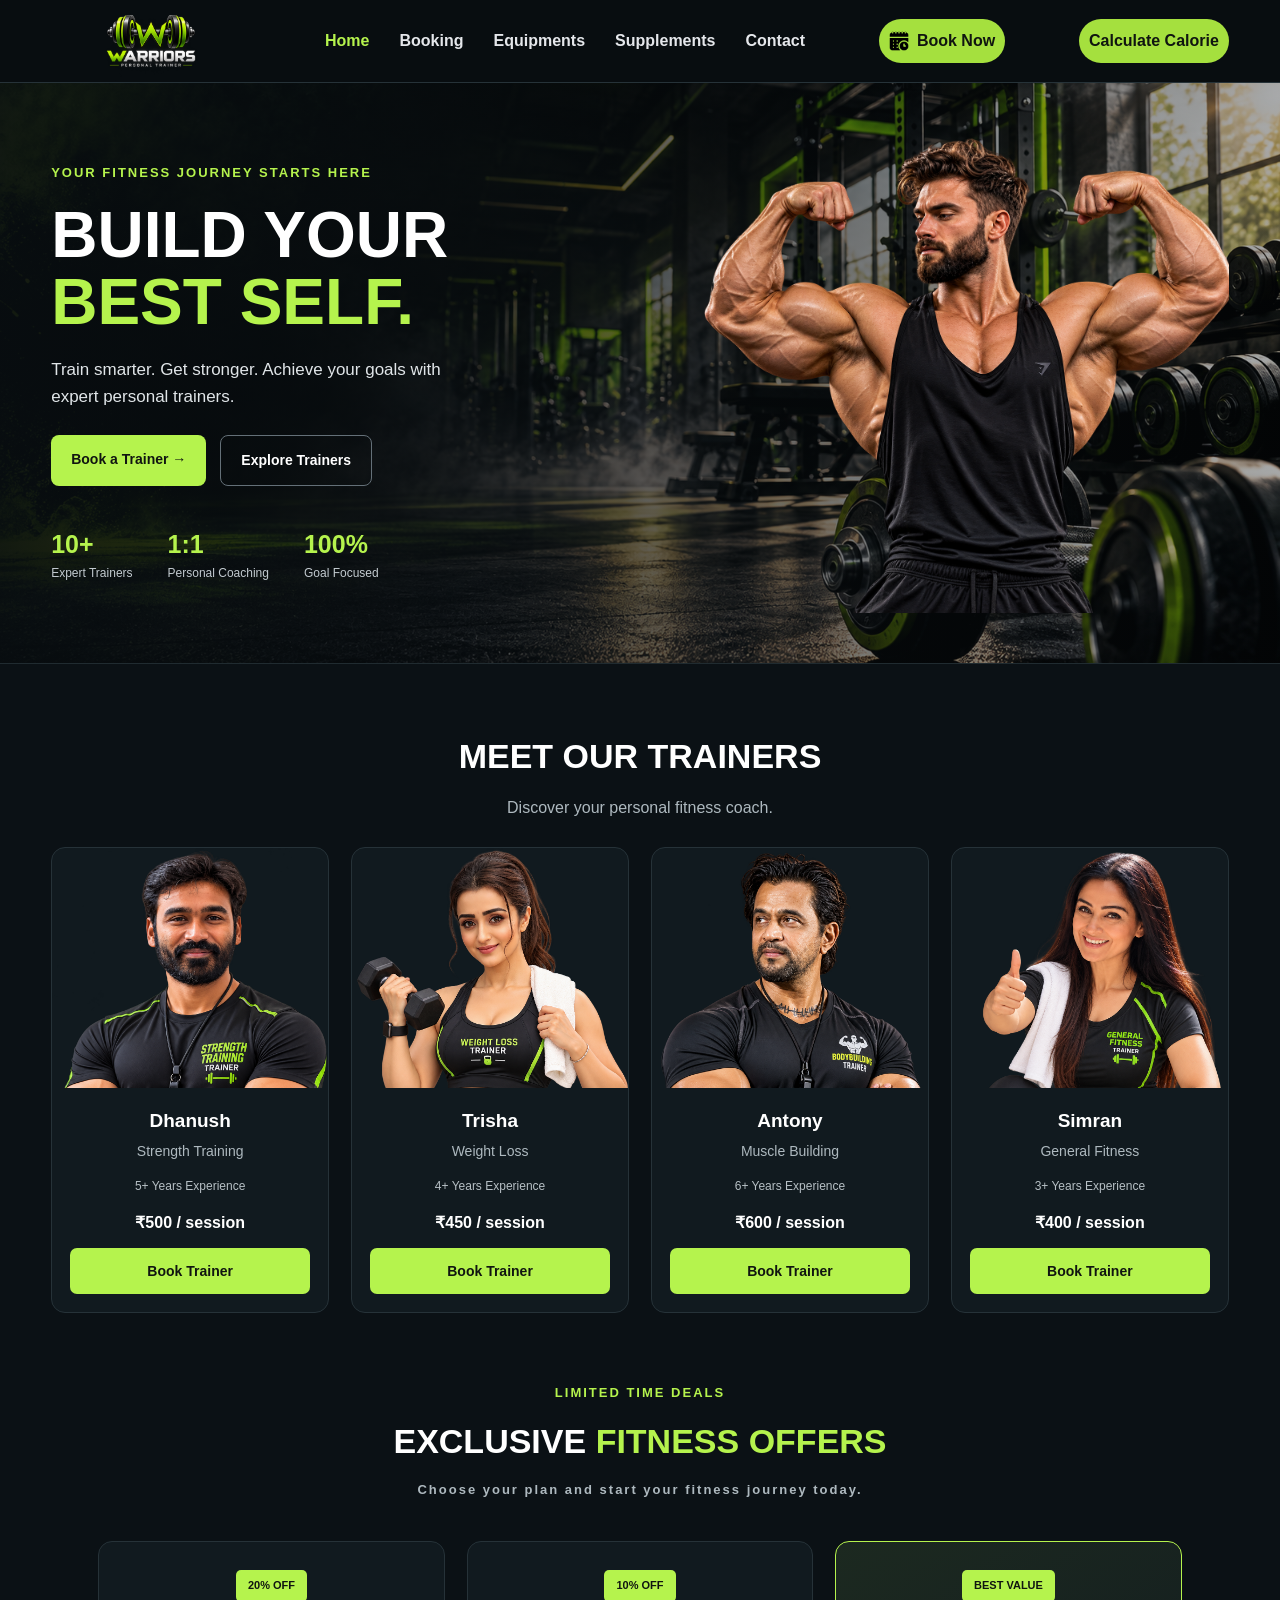
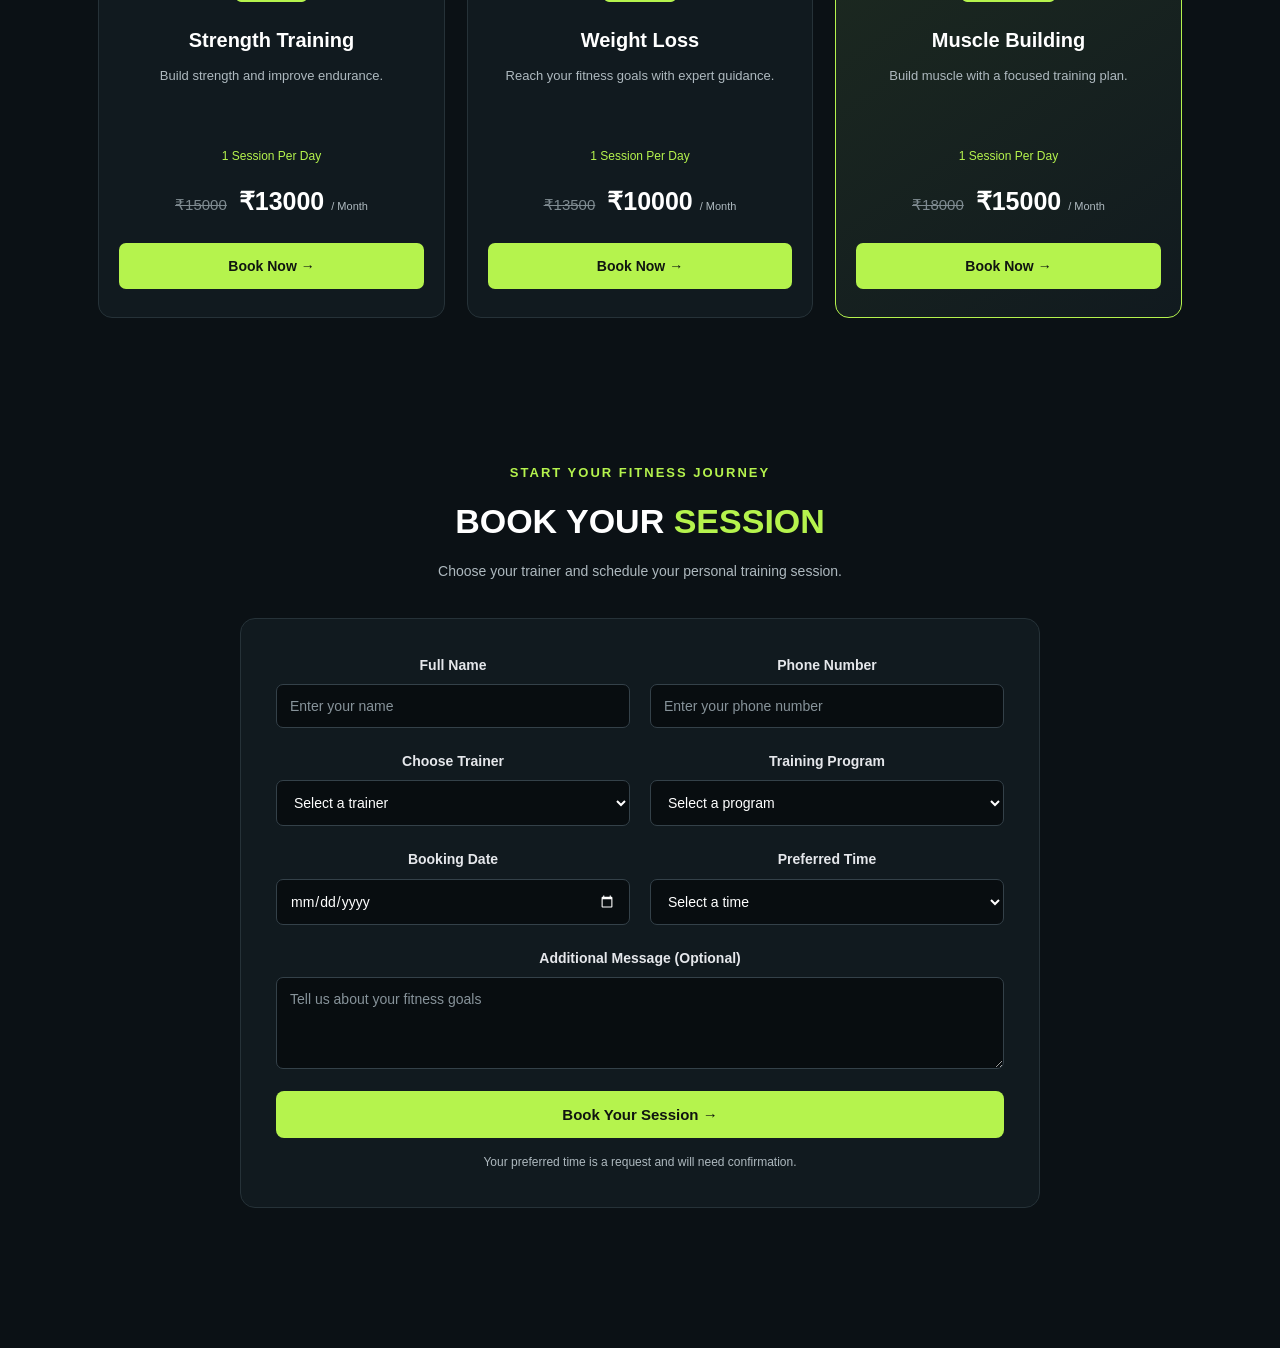
==== booking.html @ ad4b0767 "Add files via upload" ====
<!DOCTYPE html>
<html lang="en">
<head>
    <meta charset="UTF-8">
    <meta name="viewport" content="width=device-width, initial-scale=1.0">

    <title>WARRIORS | Fitness Gym</title>

    <link rel="stylesheet" href="style.css">
    <link rel="stylesheet" href="index.css">

    <script src="script.js" defer></script>
</head>

<body>

    <!-- HEADER -->
    <header>
          <nav class="navbar" style="gap: 50% ;max-width: 1400px;
    min-height: 82px;
    margin: auto;
    display: flex;
    align-items: center;
    justify-content: space-between;
    gap: 20px;">

            <!-- LOGO -->
            <a href="#home1" class="logo">
                <img src="img/image.png" alt="WARRIORS Gym Logo">
            </a>

            <!-- NAVIGATION -->
            <div class="nav-links">
                <a href="index.html" class="active">Home</a>
                <a href="booking.html">Booking</a>
                <a href="equipments.html">Equipments</a>
                <a href="supplement.html">Supplements</a>
                <a href="contact.html">Contact</a>
            </div>

            <!-- BOOK NOW -->
            <a href="booking.html" class="book-btn">
                <img src="img/calendar (1).png" alt="">
                <span>Book Now</span>
            </a>
  
            <a href="https://vasanthrajendran256.github.io/calorie-calculator/" class="book-btn" target="_blank">
                
                <span>Calculate Calorie</span>
            </a>
            <!-- MOBILE MENU -->
            <div class="toggle" id="toggle">
                <img src="img/list.png" alt="Open navigation menu">
            </div>

        </nav>
    </header>

    <!-- Hero Section -->
    <main>
        <section class="hero" id="home">

            <div class="hero-content">
                <p class="subtitle">
                    YOUR FITNESS JOURNEY STARTS HERE
                </p>

                <h1>
                    BUILD YOUR<br>
                    <span>BEST SELF.</span>
                </h1>

                <p class="description">
                    Train smarter. Get stronger. Achieve your goals
                    with expert personal trainers.
                </p>

                <div class="hero-buttons">
                    <a href="#booking" class="primary-btn">
                        Book a Trainer →
                    </a>

                    <a href="#trainers" class="secondary-btn">
                        Explore Trainers
                    </a>
                </div>

                <div class="stats">
                    <div>
                        <h2>10+</h2>
                        <p>Expert Trainers</p>
                    </div>

                    <div>
                        <h2>1:1</h2>
                        <p>Personal Coaching</p>
                    </div>

                    <div>
                        <h2>100%</h2>
                        <p>Goal Focused</p>
                    </div>
                </div>
            </div>

            <div class="hero-image">
                <img
                    src="img\cbum.final.png"
                    alt="Personal trainer working out with dumbbells"
                >
            </div>

        </section>

        <!-- Placeholder sections for navigation -->
        <section class="placeholder-section" id="trainers">
            <h2>MEET OUR <span>TRAINERS</span></h2>
            <p>Discover your personal fitness coach.</p>
<br>
 <div class="trainer-container">

        <!-- Trainer 1 -->
        <div class="trainer-card">
            <img src="img/trainer1.png" alt="Arun Kumar">
          
            <div class="trainer-info">
                <h3>Dhanush</h3>
                <p>Strength Training</p>
                <span>5+ Years Experience</span>
                <h4>₹500 / session</h4>
                <a href="#booking" class="trainer-btn">Book Trainer</a>
            </div>
        </div>

        <!-- Trainer 2 -->
        <div class="trainer-card">
            <img src="img/trainer2.png" alt="Priya Sharma">
            <div class="trainer-info">
                <h3>Trisha</h3>
                <p>Weight Loss</p>
                <span>4+ Years Experience</span>
                <h4>₹450 / session</h4>
                <a href="#booking" class="trainer-btn">Book Trainer</a>
            </div>
        </div>

        <!-- Trainer 3 -->
        <div class="trainer-card">
            <img src="img/trainer3.png" alt="Rahul Raj">
            <div class="trainer-info">
                <h3>Antony</h3>
                <p>Muscle Building</p>
                <span>6+ Years Experience</span>
                <h4>₹600 / session</h4>
                <a href="#booking" class="trainer-btn">Book Trainer</a>
            </div>
        </div>

        <!-- Trainer 4 -->
        <div class="trainer-card">
            <img src="img/trainer4.png" alt="Sneha Iyer">
            <div class="trainer-info">
                <h3>Simran</h3>
                <p>General Fitness</p>
                <span>3+ Years Experience</span>
                <h4>₹400 / session</h4>
                <a href="#booking" class="trainer-btn">Book Trainer</a>
            </div>
        </div>

    </div>
      
<section class="offers" id="offers">

    <div class="section-heading">
        <p>LIMITED TIME DEALS</p>
        <h2>EXCLUSIVE <span>FITNESS OFFERS</span></h2>
        <p>Choose your plan and start your fitness journey today.</p>
    </div>

    <div class="offer-container">

        <!-- Offer 1 -->
        <div class="offer-card">
            <span class="discount">20% OFF</span>
            <div class="offer-info">
                <h3>Strength Training</h3>
                <p>Build strength and improve endurance.</p>
                <span>1 Session Per Day</span>
                <h4><del>₹15000</del> ₹13000 <small>/ Month</small></h4>
                <a href="#booking" class="trainer-btn">Book Now →</a>
            </div>
        </div>

        <!-- Offer 2 -->
        <div class="offer-card">
            <span class="discount">10% OFF</span>
            <div class="offer-info">
                <h3>Weight Loss</h3>
                <p>Reach your fitness goals with expert guidance.</p>
                <span>1 Session Per Day</span>
                <h4><del>₹13500</del> ₹10000 <small>/ Month</small></h4>
                <a href="#booking" class="trainer-btn">Book Now →</a>
            </div>
        </div>

        <!-- Offer 3 -->
        <div class="offer-card featured">
            <span class="discount">BEST VALUE</span>
            <div class="offer-info">
                <h3>Muscle Building</h3>
                <p>Build muscle with a focused training plan.</p>
                <span>1 Session Per Day</span>
                <h4><del>₹18000</del> ₹15000 <small>/ Month</small></h4>
                <a href="#booking" class="trainer-btn">Book Now →</a>
            </div>
        </div>

      

    </div>
</section>


           
<section class="booking" id="booking">

    <div class="booking-heading">
        <p>START YOUR FITNESS JOURNEY</p>
        <h2>BOOK YOUR <span>SESSION</span></h2>
        <p>Choose your trainer and schedule your personal training session.</p>
    </div>

    <form class="booking-form" id="bookingForm">

        <div class="form-row">
            <div class="form-group">
                <label for="fullname">Full Name</label>
                <input
                    type="text"
                    id="fullname"
                    name="fullname"
                    placeholder="Enter your name"
                    required
                >
            </div>

            <div class="form-group">
                <label for="phone">Phone Number</label>
                <input
                    type="tel"
                    id="phone"
                    name="phone"
                    placeholder="Enter your phone number"
                    pattern="[0-9]{10}"
                    maxlength="10"
                    required
                >
            </div>
        </div>

        <div class="form-row">
            <div class="form-group">
                <label for="trainer">Choose Trainer</label>
                <select id="trainer" name="trainer" required>
                    <option value="">Select a trainer</option>
                    <option value="Arun Kumar">Dhanush</option>
                    <option value="Priya Sharma">Trisha</option>
                    <option value="Rahul Raj">Antony </option>
                    <option value="Sneha Iyer">Simran</option>
                </select>
            </div>

            <div class="form-group">
                <label for="program">Training Program</label>
                <select id="program" name="program" required>
                    <option value="">Select a program</option>
                    <option value="Strength Training">Strength Training</option>
                    <option value="Weight Loss">Weight Loss</option>
                    <option value="Muscle Building">Muscle Building</option>
                    <option value="General Fitness">General Fitness</option>
                </select>
            </div>
        </div>

        <div class="form-row">
            <div class="form-group">
                <label for="date">Booking Date</label>
                <input type="date" id="date" name="date" required>
            </div>

            <div class="form-group">
                <label for="time">Preferred Time</label>
                <select id="time" name="time" required>
                    <option value="">Select a time</option>
                    <option value="06:00 AM">06:00 AM</option>
                    <option value="07:00 AM">07:00 AM</option>
                    <option value="08:00 AM">08:00 AM</option>
                    <option value="05:00 PM">05:00 PM</option>
                    <option value="06:00 PM">06:00 PM</option>
                    <option value="07:00 PM">07:00 PM</option>
                </select>
            </div>
        </div>

        <div class="form-group">
            <label for="message">Additional Message (Optional)</label>
            <textarea
                id="message"
                name="message"
                placeholder="Tell us about your fitness goals"
                rows="4"
            ></textarea>
        </div>

        <button type="submit" class="submit-btn" id="submit">
            Book Your Session →
        </button>

        <p class="form-note">
            Your preferred time is a request and will need confirmation.
        </p>

    </form>

</section>

</body>
</html>
---- style.css ----
/* RESET */
* {
    margin: 0;
    padding: 0;
    box-sizing: border-box;
}

html {
    scroll-behavior: smooth;
    scroll-padding-top: 90px;
}

body {
    font-family: Arial, Helvetica, sans-serif;
    background-color: #0b1115;
    color: #ffffff;
    line-height: 1.6;
}

/* NAVBAR */
header {
    width: 100%;
    background-color: #080d10;
    border-bottom: 1px solid #263238;
    position: sticky;
    top: 0;
    z-index: 1000;
}

.navbar {
    max-width: 1400px;
    min-height: 82px;
    margin: auto;
    padding: 1px 4%;

    display: flex;
    align-items: center;
    justify-content: space-between;
    gap: 20px;
}

/* LOGO */
.logo {
    display: flex;
    align-items: center;
    flex-shrink: 0;
}

.logo img {
    width: 200px;
    height: 80px;
    object-fit: contain;
    display: block;
}

/* NAVIGATION LINKS */
.nav-links {
    display: flex;
    align-items: center;
    justify-content: center;
    gap: 30px;
}

.nav-links a {
    color: #e5e7eb;
    text-decoration: none;
    font-size: 16px;
    font-weight: 800;
    transition: color 0.3s ease;
}

.nav-links a:hover,
.nav-links a.active {
    color: #b5f34d;
}

/* BOOK NOW BUTTON */
.book-btn {
    display: flex;
    align-items: center;
    justify-content: center;
    gap: 8px;
    padding: 9px  10px;
    border-radius: 50px;
    background-color: #a5e03e;
    color: #101510;
    text-decoration: none;
    font-weight: bold;
    white-space: nowrap;
    transition: background-color 0.3s ease,
                transform 0.3s ease;
}

.book-btn img {
    width: 20px;
    height: 20px;
    object-fit: contain;
}

.book-btn:hover {
    background-color: #b7e765;
    transform: translateY(-2px);
}


/* MOBILE NAVBAR */

.toggle {
    display: none;
    cursor: pointer;
}

@media (max-width: 650px) {
    .navbar {
        position: relative;
        justify-content: space-between;
    }

    .toggle {
        display: block;
        z-index: 1001;
    }

    .toggle img {
        width: 30px;
        height: 30px;
    }

    .nav-links {
        display: none;
        position: absolute;
        top: 100%;
        left: 0;
        width: 100%;
        box-sizing: border-box;
        background: #111;
        padding: 20px;
        flex-direction: column;
        gap: 20px;
        z-index: 1000;
    }

    .nav-links.show {
        display: flex !important;
    }
    .book-btn{
        display: none;
    }
}

/* HERO SECTION */
.hero {
    max-width: 1400px;
    min-height: 450px;
    margin: auto;
    padding: 50px 4%;

    display: flex;
    align-items: center;
    justify-content: space-between;
    gap: 35px;

    /* Background image with dark overlay */
    background:
        linear-gradient(
            to right,
            rgba(8, 13, 16, 0.95),
            rgba(8, 13, 16, 0.35)
        ),
        url("img/home.png");

    background-size: cover;
    background-position: center;
    background-repeat: no-repeat;
}

/* HERO CONTENT */
.hero-content {
    flex: 1;
    max-width: 600px;
    position: relative;
    z-index: 1;
}

/* HERO HEADING */
.subtitle {
    color: #b5f34d;
    font-size: 13px;
    font-weight: bold;
    letter-spacing: 2px;
    margin-bottom: 18px;
}

.hero h1 {
    font-size: clamp(38px, 5vw, 68px);
    line-height: 1.05;
    font-weight: 900;
    margin-bottom: 20px;
}

.hero h1 span {
    color: #b5f34d;
}

.description {
    max-width: 430px;
    color: #e0e5e8;
    font-size: 17px;
    margin-bottom: 25px;
}

/* HERO BUTTONS */
.hero-buttons {
    display: flex;
    flex-wrap: wrap;
    gap: 14px;
    margin-bottom: 38px;
}

.primary-btn,
.secondary-btn {
    display: inline-block;
    padding: 13px 20px;
    border-radius: 8px;
    text-decoration: none;
    font-size: 14px;
    font-weight: bold;
    transition: 0.3s ease;
}

.primary-btn {
    background-color: #b5f34d;
    color: #101510;
}

.primary-btn:hover {
    background-color: #a0df36;
    transform: translateY(-2px);
}

.secondary-btn {
    border: 1px solid #647078;
    color: #ffffff;
}

.secondary-btn:hover {
    border-color: #b5f34d;
    color: #b5f34d;
}

/* HERO STATISTICS */
.stats {
    display: flex;
    flex-wrap: wrap;
    gap: 35px;
}

.stats h2 {
    color: #b5f34d;
    font-size: 25px;
}

.stats p {
    color: #c3cbd0;
    font-size: 12px;
}

/* OPTIONAL HERO IMAGE */


.hero-image img {
    display: block;
    width: 100%;
    height: 480px;
    object-fit: cover;
    object-position: center;
    border-radius: 14px;
}
@media (max-width: 650px){.hero-image img {
    display: block;
    width: 100%;
    height: 500px;
    object-fit: contain;
    object-position: center;
    border-radius: 14px;
}}

.primary-btn,
.secondary-btn {
    display: inline-block;
    padding: 13px 20px;
    border-radius: 8px;
    text-decoration: none;
    font-size: 14px;
    font-weight: bold;
    transition: 0.3s ease;
}

.primary-btn {
    background-color: #b5f34d;
    color: #101510;
}

.primary-btn:hover {
    background-color: #a0df36;
    transform: translateY(-2px);
}

.secondary-btn {
    border: 1px solid #647078;
    color: #ffffff;
}

.secondary-btn:hover {
    border-color: #b5f34d;
    color: #b5f34d;
}

/* HERO STATISTICS */
.stats {
    display: flex;
    flex-wrap: wrap;
    gap: 35px;
}

.stats h2 {
    color: #b5f34d;
    font-size: 25px;
}

.stats p {
    color: #c3cbd0;
    font-size: 12px;
}

/* HERO IMAGE */



/* TRAINERS SECTION */
.Trainers {
    padding: 70px 4%;
    max-width: 1400px;
    margin: auto;
}

.section-heading {
    text-align: center;
    margin-bottom: 35px;
}

.section-heading p {
    color: #b5f34d;
    font-size: 13px;
    font-weight: bold;
    letter-spacing: 2px;
}

.section-heading h2 {
    font-size: clamp(26px, 4vw, 36px);
    margin-top: 8px;
}

.section-heading h2 span {
    color: #b5f34d;
}

/* TRAINER GRID */
.trainer-container {
    display: grid;
    grid-template-columns: repeat(4, minmax(0, 1fr));
    gap: 22px;
}

/* TRAINER CARD */
.trainer-card {
    background: #111a1f;
    border: 1px solid #263238;
    border-radius: 14px;
    overflow: hidden;
    transition: transform 0.3s, border-color 0.3s;
}

.trainer-card:hover {
    transform: translateY(-6px);
    border-color: #b5f34d;
}

.trainer-card > img {
    display: block;
    width: 100%;
    height: 240px;
    object-fit: cover;
    object-position: center top;
}

/* TRAINER DETAILS */
.trainer-info {
    padding: 18px;
}

.trainer-info h3 {
    font-size: 19px;
    margin-bottom: 4px;
}

.trainer-info p {
    color: #b5f34d;
    font-size: 14px;
    margin-bottom: 10px;
}

.trainer-info span {
    color: #b7c0c5;
    font-size: 12px;
}

.trainer-info h4 {
    margin: 12px 0;
    font-size: 16px;
}

/* BOOKING BUTTON */
.trainer-btn {
    display: block;
    text-align: center;
    padding: 11px;
    border-radius: 7px;
    background: #b5f34d;
    color: #101510;
    text-decoration: none;
    font-weight: bold;
    font-size: 14px;
    transition: background 0.3s;
}

.trainer-btn:hover {
    background: #a0df36;
}


/* OFFERS SECTION */
.offers {
    max-width: 1400px;
    margin: auto;
    padding: 70px 4%;
}

.section-heading {
    text-align: center;
    margin-bottom: 40px;
}

.section-heading > p:first-child {
    color: #b5f34d;
    font-size: 13px;
    font-weight: bold;
    letter-spacing: 2px;
}

.section-heading h2 {
    font-size: clamp(26px, 4vw, 36px);
    margin: 10px 0;
}

.section-heading h2 span {
    color: #b5f34d;
}

.section-heading > p:last-child {
    color: #aeb9bf;
}

/* OFFER GRID */
.offer-container {
    display: grid;
    grid-template-columns: repeat(3, minmax(0, 1fr));
    gap: 22px;
}

/* OFFER CARD */
.offer-card {
    position: relative;
    background: #111a1f;
    border: 1px solid #263238;
    border-radius: 14px;
    padding: 28px 20px;
    overflow: hidden;
    transition: 0.3s ease;
}

.offer-card:hover {
    transform: translateY(-7px);
    border-color: #b5f34d;
    box-shadow: 0 12px 30px rgba(181, 243, 77, 0.08);
}

.offer-card.featured {
    border-color: #b5f34d;
    background: linear-gradient(145deg, #1c2920, #111a1f);
}

/* DISCOUNT BADGE */
.discount {
    display: inline-block;
    background: #b5f34d;
    color: #101510;
    font-size: 11px;
    font-weight: bold;
    padding: 7px 12px;
    border-radius: 5px;
    margin-bottom: 22px;
}

/* OFFER DETAILS */
.offer-info h3 {
    font-size: 20px;
    margin-bottom: 10px;
}

.offer-info p {
    min-height: 66px;
    color: #b7c0c5;
    font-size: 13px;
}

.offer-info > span {
    display: block;
    color: #b5f34d;
    font-size: 12px;
    margin: 15px 0;
}

.offer-info h4 {
    font-size: 25px;
    margin-bottom: 22px;
    white-space: nowrap;
}

.offer-info del {
    color: #7f8b91;
    font-size: 15px;
    font-weight: normal;
    margin-right: 5px;
}

.offer-info small {
    color: #aeb9bf;
    font-size: 11px;
    font-weight: normal;
}

/* BUTTON */
.trainer-btn {
    display: block;
    text-align: center;
    padding: 12px;
    background: #b5f34d;
    color: #101510;
    border-radius: 7px;
    text-decoration: none;
    font-size: 14px;
    font-weight: bold;
    transition: 0.3s ease;
}

.trainer-btn:hover {
    background: #a0df36;
}

/* TABLET */
@media (max-width: 1050px) {
    .offer-container {
        grid-template-columns: repeat(2, minmax(0, 1fr));
    }
}

/* MOBILE */
@media (max-width: 550px) {
    .offers {
        padding: 45px 5%;
    }

    .offer-container {
        grid-template-columns: 1fr;
    }

    .offer-info p {
        min-height: auto;
    }
}


/* TABLET */
@media (max-width: 1000px) {
    .trainer-container {
        grid-template-columns: repeat(2, minmax(0, 1fr));
    }
}

/* MOBILE */
@media (max-width: 500px) {
    .trainer-container {
        grid-template-columns: 1fr;
    }

    .trainer-card > img {
        height: 300px;
    }
}


/* ABOUT SECTION */
.about {
    max-width: 1400px;
    margin-top: auto;
    padding: 80px 4%;

    display: flex;
    align-items: center;
    justify-content: space-between;
    gap: 60px;
}

/* ABOUT IMAGE */
.about-image {
    position: relative;
    flex: 1;
    min-width: 0;
}

.about-image img {
    width: 100%;
    height: 420px;
    display: block;
    object-fit: cover;
    border-radius: 15px;
    border: 1px solid #263238;
}

/* EXPERIENCE BOX */
.experience {
    position: absolute;
    right: -15px;
    bottom: 25px;

    background: #b5f34d;
    color: #101510;
    padding: 18px 24px;
    border-radius: 10px;
}

.experience h2 {
    font-size: 28px;
}

.experience p {
    font-size: 12px;
    font-weight: bold;
}

/* ABOUT CONTENT */
.about-content {
    flex: 1;
    min-width: 0;
}

.about-subtitle {
    color: #b5f34d;
    font-size: 13px;
    font-weight: bold;
    letter-spacing: 2px;
    margin-bottom: 15px;
}

.about-content h2 {
    font-size: clamp(30px, 4vw, 44px);
    line-height: 1.2;
    margin-bottom: 20px;
}

.about-content h2 span {
    color: #b5f34d;
}

.about-description {
    color: #b7c0c5;
    font-size: 15px;
    line-height: 1.9;
    margin-bottom: 25px;
}

/* FEATURES */
.about-features {
    display: grid;
    gap: 15px;
    margin-bottom: 30px;
}

.about-features div {
    display: flex;
    align-items: center;
    gap: 12px;
    color: #e5e7eb;
    font-size: 14px;
}

.about-features span {
    color: #b5f34d;
    font-weight: bold;
    font-size: 18px;
}

/* BUTTON */
.about-btn {
    display: inline-block;
    background: #b5f34d;
    color: #101510;
    padding: 13px 22px;
    border-radius: 8px;
    text-decoration: none;
    font-weight: bold;
    font-size: 14px;
    transition: 0.3s ease;
}

.about-btn:hover {
    background: #a0df36;
    transform: translateY(-2px);
}

/* TABLET */
@media (max-width: 850px) {
    .about {
        gap: 35px;
    }

    .about-image img {
        height: 350px;
    }

    .experience {
        right: -8px;
    }
}

/* MOBILE */
@media (max-width: 650px) {
    .about {
        flex-direction: column;
        align-items: stretch;
        padding: 50px 5%;
        gap: 35px;
    }

    .about-image img {
        height: 300px;
    }

    .experience {
        right: 12px;
        bottom: 12px;
        padding: 12px 18px;
    }

    .experience h2 {
        font-size: 23px;
    }

    .about-content h2 {
        font-size: 32px;
    }
}

/* BOOKING SECTION */
.booking {
    padding: 75px 5%;
    background: #0b1115;
}

.booking-heading {
    text-align: center;
    margin-bottom: 35px;
}

.booking-heading p:first-child {
    color: #b5f34d;
    font-size: 13px;
    font-weight: bold;
    letter-spacing: 2px;
}

.booking-heading h2 {
    font-size: clamp(28px, 4vw, 38px);
    margin: 10px 0;
}

.booking-heading h2 span {
    color: #b5f34d;
}

.booking-heading p:last-child {
    color: #aeb9bf;
    font-size: 14px;
}

/* FORM CONTAINER */
.booking-form {
    max-width: 800px;
    margin: auto;
    padding: 35px;
    background: #111a1f;
    border: 1px solid #263238;
    border-radius: 15px;
}

/* FORM ROWS */
.form-row {
    display: grid;
    grid-template-columns: repeat(2, minmax(0, 1fr));
    gap: 20px;
}

.form-group {
    display: flex;
    flex-direction: column;
    margin-bottom: 22px;
}

.form-group label {
    color: #e5e7eb;
    font-size: 14px;
    font-weight: bold;
    margin-bottom: 8px;
}

.form-group input,
.form-group select,
.form-group textarea {
    width: 100%;
    padding: 13px;
    background: #080d10;
    color: #ffffff;
    border: 1px solid #344149;
    border-radius: 7px;
    font-family: inherit;
    font-size: 14px;
    outline: none;
}

.form-group input:focus,
.form-group select:focus,
.form-group textarea:focus {
    border-color: #b5f34d;
}

.form-group input::placeholder,
.form-group textarea::placeholder {
    color: #87939a;
}

.form-group select {
    cursor: pointer;
}

.form-group input[type="date"] {
    color-scheme: dark;
}

.form-group textarea {
    resize: vertical;
}

/* SUBMIT BUTTON */
.submit-btn {
    width: 100%;
    padding: 15px;
    background: #b5f34d;
    color: #101510;
    border: none;
    border-radius: 8px;
    font-size: 15px;
    font-weight: bold;
    cursor: pointer;
    transition: 0.3s ease;
}

.submit-btn:hover {
    background: #a0df36;
    transform: translateY(-2px);
}

.form-note {
    color: #9ca8ae;
    font-size: 12px;
    text-align: center;
    margin-top: 15px;
}

/* MOBILE */
@media (max-width: 600px) {
    .booking {
        padding: 50px 5%;
    }

    .booking-form {
        padding: 22px 18px;
    }

    .form-row {
        grid-template-columns: 1fr;
        gap: 0;
    }
}
/* CONTACT SECTION */


/* PLACEHOLDER SECTIONS */
.placeholder-section {
    max-width: 1400px;
    min-height: 200px;
    margin: auto;
    padding: 65px 4%;
    text-align: center;
    border-top: 1px solid #202b30;
}

.placeholder-section h2 {
    font-size: clamp(24px, 3vw, 34px);
    margin-bottom: 12px;
}

.placeholder-section p {
    color: #aeb9bf;
}

/* FOOTER */
footer {
    padding: 22px 4%;
    text-align: center;
    background-color: #080d10;
    border-top: 1px solid #263238;
    color: #aeb9bf;
    font-size: 13px;
}

/* TABLETS */
@media (max-width: 900px) {
    .navbar {
        gap: 16px;
    }

    .nav-links {
        gap: 16px;
    }

    .logo img {
        width: 120px;
    }

    .book-btn {
        padding: 10px 13px;
    }

    .hero {
        padding-top: 45px;
        padding-bottom: 45px;
        gap: 22px;
    }

    .hero-image img {
        height: 340px;
    }

    .stats {
        gap: 20px;
    }
}

/* MOBILE */
@media (max-width: 650px) {
    .navbar {
        padding: 12px 5%;
        justify-content: center;
        flex-wrap: wrap;
        gap: 15px;
    }

    .logo img {
        width: 125px;
        height: 50px;
    }

    .nav-links {
        width: 100%;
        order: 3;
        flex-wrap: wrap;
        gap: 12px 20px;
    }

    .nav-links a {
        font-size: 13px;
    }

    .book-btn {
        font-size: 13px;
        padding: 10px 14px;
    }

    .book-btn img {
        width: 17px;
        height: 17px;
    }

    .hero {
        flex-direction: column;
        align-items: stretch;
        padding: 40px 5%;
        gap: 30px;
    }

    .hero-content {
        max-width: 100%;
    }

    .hero h1 {
        font-size: clamp(38px, 10vw, 55px);
    }

    .description {
        font-size: 15px;
    }

    .hero-buttons {
        gap: 10px;
    }

    .primary-btn,
    .secondary-btn {
        padding: 12px 14px;
        font-size: 13px;
    }

    .stats {
        justify-content: space-between;
        gap: 12px;
    }

    .stats h2 {
        font-size: 21px;
    }

    .stats p {
        font-size: 11px;
    }

    .hero-image {
        max-width: 100%;
    }

    .hero-image img {
        height: 280px;
    }

    .placeholder-section {
        min-height: 170px;
        padding: 45px 5%;
    }
}

/* SMALL MOBILE */
@media (max-width: 380px) {
    .nav-links {
        gap: 10px 14px;
    }

    .nav-links a {
        font-size: 12px;
    }

    .stats {
        gap: 8px;
    }

    .stats p {
        max-width: 90px;
    }
}
---- index.css ----
/* HERO SECTION */
.hero1 {
    min-height: 450px;
    position: relative;
    isolation: isolate;
    overflow: hidden;

    display: flex;
    align-items: center;

    background-image: url("img/home.png");
    background-size: cover;
    background-position: center;
    background-repeat: no-repeat;
}

/* DARK OVERLAY */
.hero1-overlay {
    position: absolute;
    inset: 0;
    z-index: -1;

    background: linear-gradient(
        90deg,
        rgba(4, 8, 6, 0.96) 0%,
        rgba(4, 8, 6, 0.84) 35%,
        rgba(4, 8, 6, 0.35) 65%,
        rgba(4, 8, 6, 0.12) 100%
    );
}

/* HERO CONTENT */
.hero1-content {
    width: 100%;
    max-width: 1500px;
    margin: auto;
    padding: 65px 5% 100px;
}

.hero1-subtitle {
    color: var(--lime);
    font-size: 13px;
    font-weight: 700;
    letter-spacing: 4px;
    margin-bottom: 22px;
}

/* MAIN HEADING */
.hero1 h1 {
    font-size: clamp(38px, 5vw, 68px);
    line-height: 1.05;
    font-weight: 900;
    margin-bottom: 20px;
}

.hero1 h1 span {
    color: #b5f34d;
}

/* DESCRIPTION */
.hero1-description {
  
    color:rgb(194, 191, 191);
    font-size: 15px;
    line-height: 1.5;
    margin-bottom: 30px;
    max-width: 650px;
    text-align: justify;
}

/* BUTTONS - supports existing shared button classes */
.hero1-buttons {
    display: flex;
    flex-wrap: wrap;
    gap: 15px;
    margin-bottom: 45px;
}
.about-btn:hover {
    background: #a0df36;
    transform: translateY(-2px);
}
/* STATS */
.hero1-stats {
    display: flex;
    flex-wrap: wrap;
    gap: 0;
    max-width: 570px;
}

.stat {
    padding: 0 25px;
    border-left: 1px solid rgba(255, 255, 255, 0.25);
}

.stat:first-child {
    padding-left: 0;
    border-left: none;
}

.stat h3 {
    color: var(--lime);
    font-size: 19px;
    font-weight: 800;
    margin-bottom: 4px;
}

.stat h3 span {
    color: var(--lime);
}

.stat p {
    color: #949995;
    font-size: 11px;
}

/* BOTTOM MOTTO */
.hero1-bottom {
    position: absolute;
    bottom: 0;
    left: 0;
    width: 100%;

    display: flex;
    align-items: center;
    justify-content: center;
    gap: 22px;

    padding: 18px;
    background: rgba(4, 8, 6, 0.82);
    border-top: 1px solid rgba(181, 243, 77, 0.22);

    color: #FFFFFF;
    font-size: 11px;
    font-weight: 700;
    letter-spacing: 2px;
}

.green-line {
    width: 35px;
    height: 2px;
    background: var(--lime);
}

/* TABLET */
@media (max-width: 1050px) {
    .hero1 {
        min-height: 620px;
        background-position: 62% center;
    }

    .hero1-content {
        padding: 55px 5% 100px;
    }

    .hero1 h1 {
        font-size: clamp(48px, 7vw, 75px);
    }

    .hero1-description {
        max-width: 430px;
    }

    .stat {
        padding: 0 15px;
    }
}

/* MOBILE */
@media (max-width: 650px) {
    .hero1 {
        min-height: 680px;
        align-items: flex-start;
        background-position: 62% center;
    }

    .hero1-overlay {
        background: linear-gradient(
            90deg,
            rgba(4, 8, 6, 0.94),
            rgba(4, 8, 6, 0.72)
        );
    }

    .hero1-content {
        padding: 55px 5% 100px;
    }

    .hero1-subtitle {
        font-size: 11px;
        letter-spacing: 2px;
    }

    .hero1 h1 {
        font-size: clamp(45px, 10vw, 65px);
    }

    .hero1-description {
        max-width: 100%;
        font-size: 14px;
    }

    .hero1-buttons {
        gap: 10px;
    }

    .hero1-stats {
        gap: 15px;
    }

    .stat {
        padding: 0 10px;
    }

    .stat h3 {
        font-size: 15px;
    }

    .stat p {
        font-size: 10px;
    }

    .hero1-bottom {
        gap: 10px;
        font-size: 9px;
        letter-spacing: 1px;
        padding: 15px 5px;
    }

    .green-line {
        width: 15px;
    }
}

/* SMALL MOBILE */
@media (max-width: 380px) {
    .hero1 h1 {
        font-size: 43px;
    }

    .hero1-stats {
        gap: 10px;
    }

    .stat {
        padding: 0 7px;
    }

    .hero1-bottom {
        font-size: 8px;
        gap: 6px;
    }
}

/* GALLERY SECTION */
.gallery {
    padding: 85px 5%;
    background: #080D10;
    color: #FFFFFF;
}

/* HEADING */
.gallery-heading {
    text-align: center;
    margin-bottom: 45px;
}

.gallery-subtitle {
    color: #B5F34D;
    font-size: 12px;
    font-weight: 700;
    letter-spacing: 4px;
    margin-bottom: 12px;
}

.gallery-heading h2 {
    font-family: 'Bebas Neue', sans-serif;
    font-size: clamp(32px, 4vw, 52px);
    line-height: 1.1;
    margin-bottom: 12px;
}

.gallery-heading h2 span {
    color: #B5F34D;
}

.gallery-heading > p:last-child {
    color: #AEB9BF;
    font-size: 14px;
}

/* GALLERY GRID */
.gallery-grid {
    max-width: 1250px;
    margin: auto;
    display: grid;
    grid-template-columns: repeat(4, minmax(0, 1fr));
    grid-auto-rows: 220px;
    gap: 18px;
}

/* IMAGE CARDS */
.gallery-item {
    position: relative;
    overflow: hidden;
    border-radius: 10px;
    border: 1px solid #263238;
    background: #111A1F;
    isolation: isolate;
}

.gallery-large {
    grid-column: span 2;
    grid-row: span 2;
}

.gallery-item img {
    width: 100%;
    height: 100%;
    display: block;
    object-fit: cover;
    transition: transform 0.5s ease;
}

.gallery-item:hover img {
    transform: scale(1.08);
}

/* IMAGE OVERLAY */
.gallery-overlay {
    position: absolute;
    inset: 0;
    display: flex;
    flex-direction: column;
    justify-content: flex-end;
    padding: 22px;

    background: linear-gradient(
        to top,
        rgba(0, 0, 0, 0.9),
        rgba(0, 0, 0, 0.05) 75%
    );

    transition: background 0.3s ease;
}

.gallery-overlay span {
    color: #B5F34D;
    font-size: 10px;
    font-weight: 700;
    letter-spacing: 2px;
    margin-bottom: 6px;
}

.gallery-overlay h3 {
    font-family: 'Bebas Neue', sans-serif;
    font-size: 25px;
    letter-spacing: 1px;
}

.gallery-item:hover {
    border-color: #B5F34D;
}

/* FOOTER MOTTO */
.gallery-footer {
    display: flex;
    align-items: center;
    justify-content: center;
    gap: 18px;
    margin-top: 38px;
    text-align: center;
}

.gallery-footer span {
    width: 40px;
    height: 2px;
    background: #B5F34D;
}

.gallery-footer p {
    color: #B5F34D;
    font-size: 11px;
    font-weight: 700;
    letter-spacing: 2px;
}

/* TABLET */
@media (max-width: 900px) {
    .gallery-grid {
        grid-template-columns: repeat(2, minmax(0, 1fr));
        grid-auto-rows: 230px;
    }

    .gallery-large {
        grid-column: span 2;
        grid-row: span 1;
    }
}

/* MOBILE */
@media (max-width: 550px) {
    .gallery {
        padding: 55px 5%;
    }

    .gallery-grid {
        grid-template-columns: 1fr;
        grid-auto-rows: 240px;
        gap: 14px;
    }

    .gallery-large {
        grid-column: span 1;
    }

    .gallery-overlay {
        padding: 18px;
    }

    .gallery-overlay h3 {
        font-size: 23px;
    }

    .gallery-footer {
        gap: 8px;
    }

    .gallery-footer span {
        width: 18px;
    }

    .gallery-footer p {
        font-size: 9px;
        letter-spacing: 1px;
    }
}
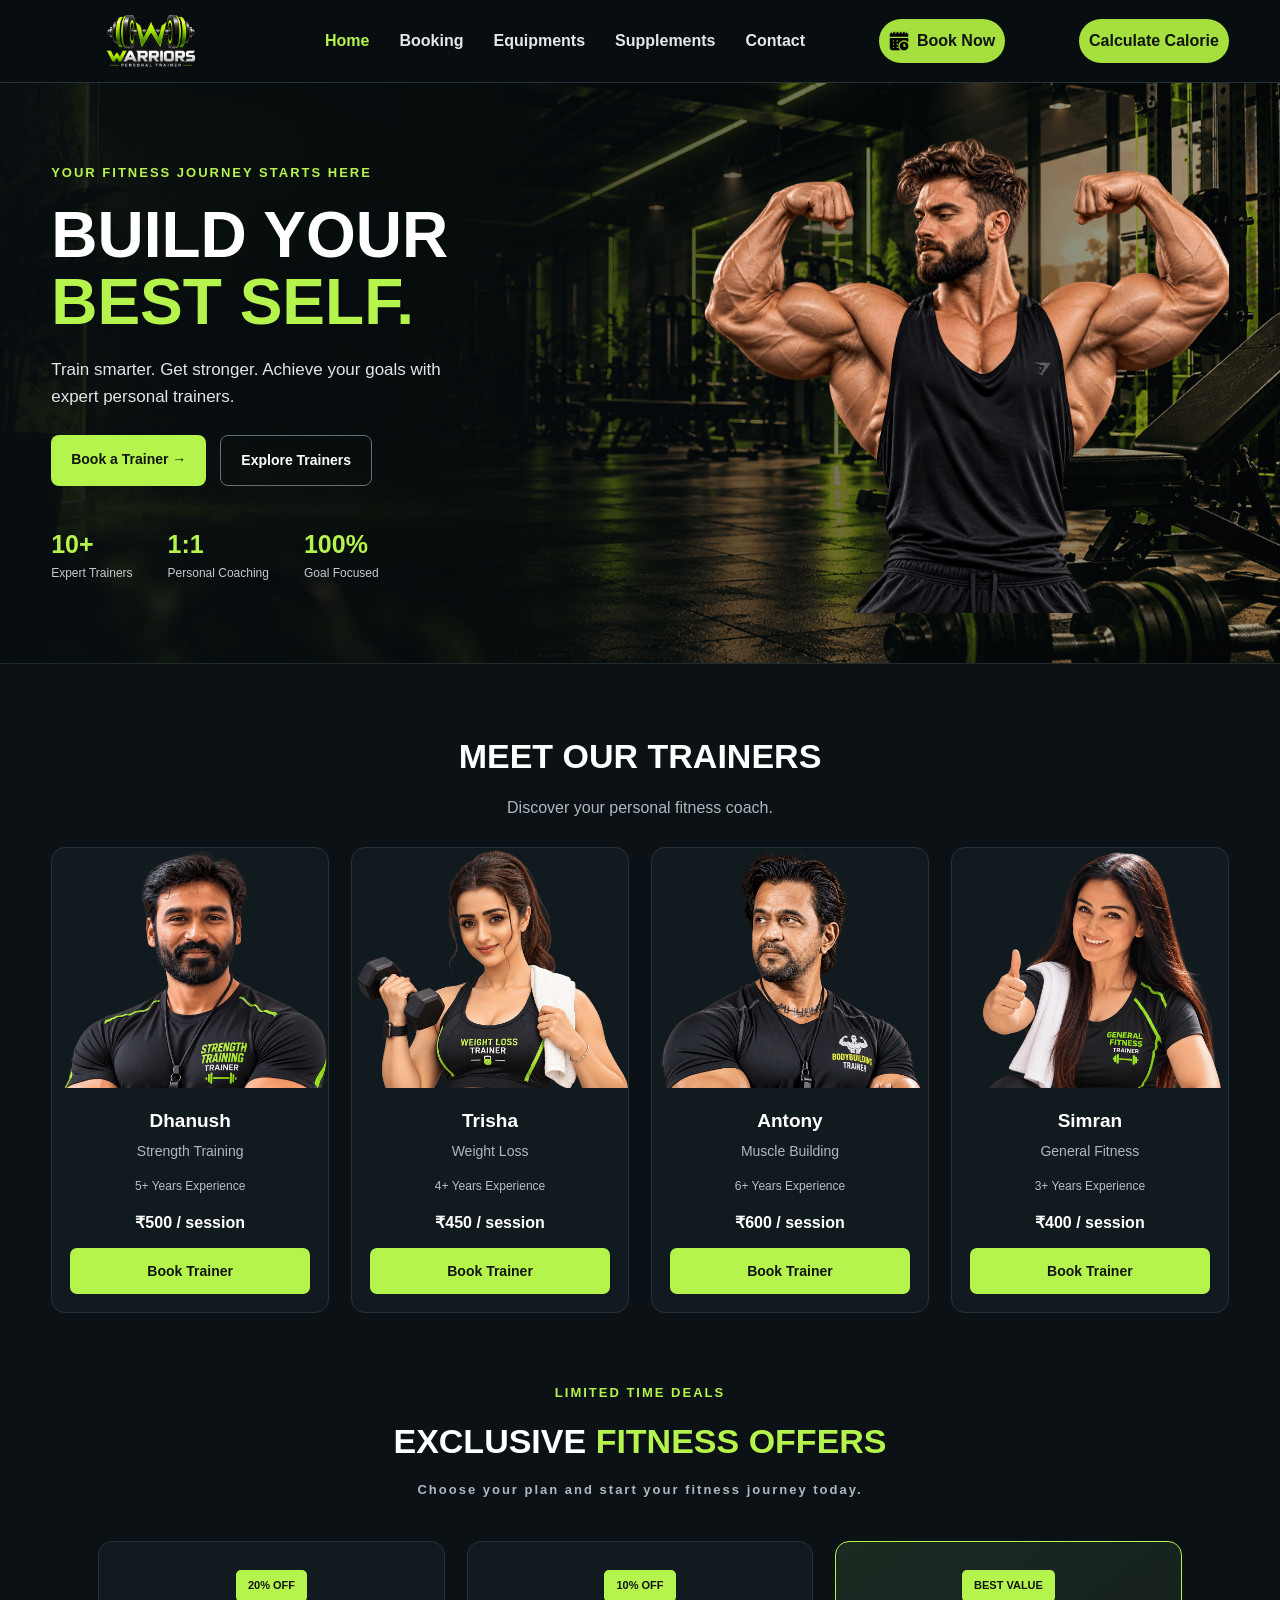
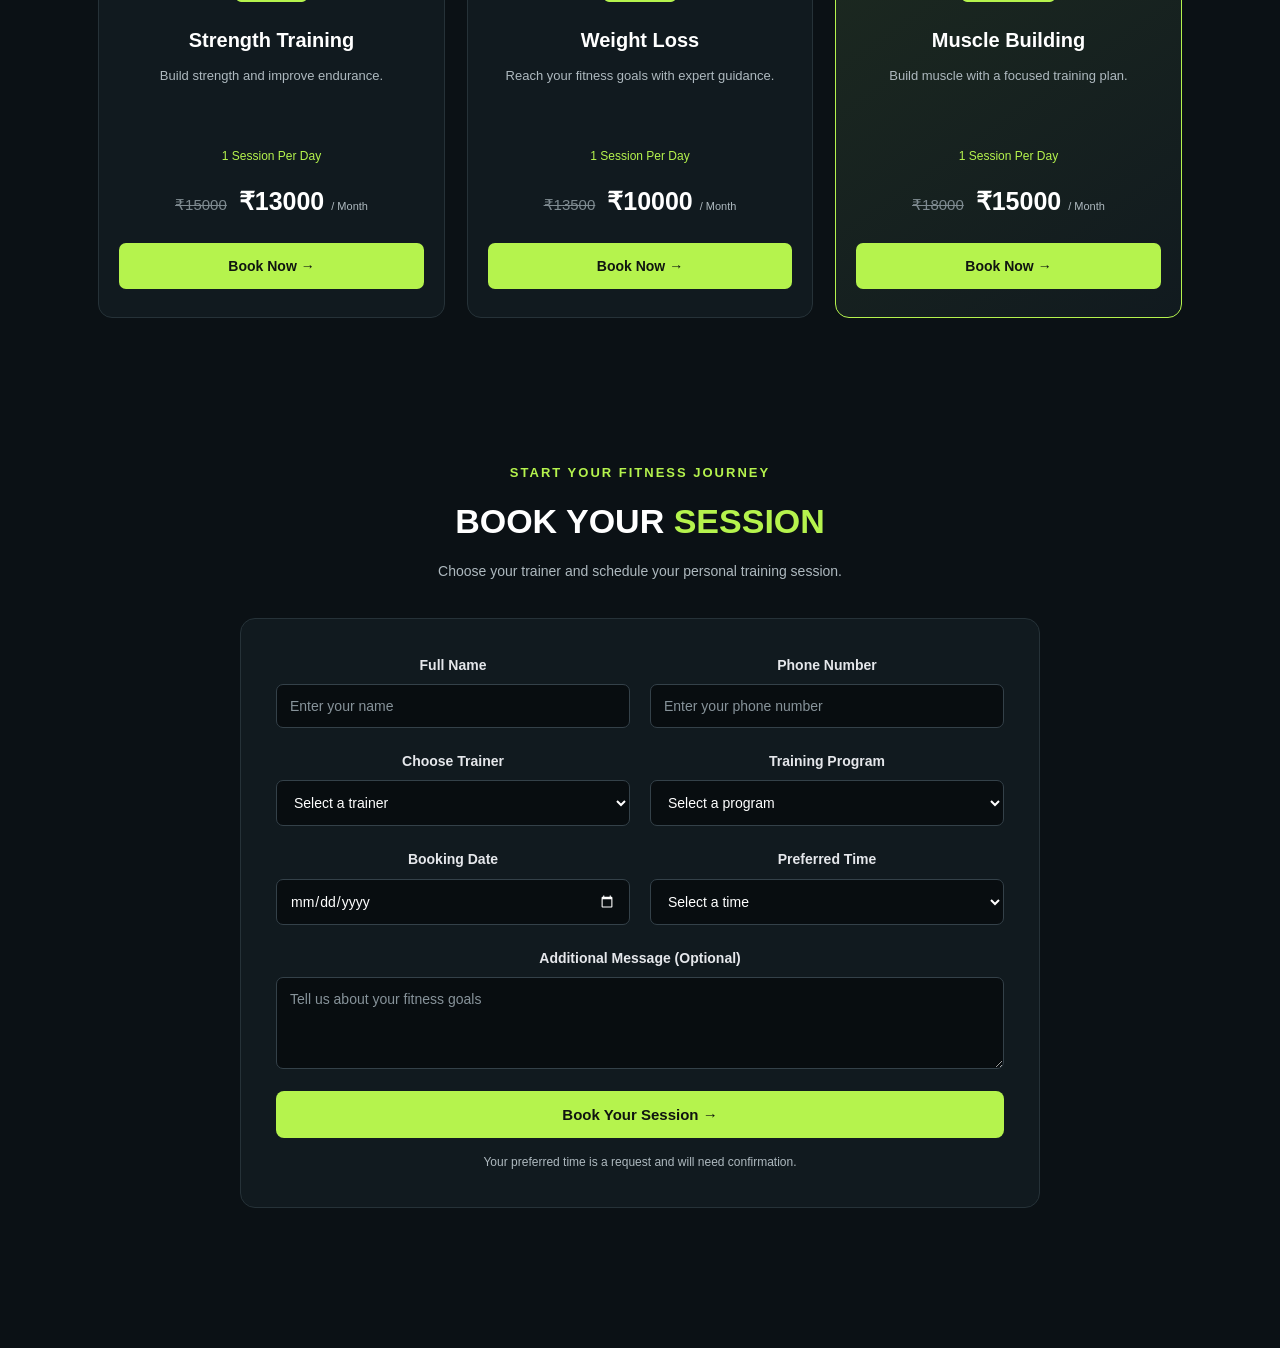
==== commit 217d4669: "Add files via upload" ====
--- a/booking.html
+++ b/booking.html
@@ -25,7 +25,7 @@
     gap: 20px;">
 
             <!-- LOGO -->
-            <a href="#home1" class="logo">
+            <a href="index.html" class="logo">
                 <img src="img/image.png" alt="WARRIORS Gym Logo">
             </a>
 
@@ -105,7 +105,7 @@
 
             <div class="hero-image">
                 <img
-                    src="img\cbum.final.png"
+                    src="trainer.img/cbum.final.png"
                     alt="Personal trainer working out with dumbbells"
                 >
             </div>
@@ -121,7 +121,7 @@
 
         <!-- Trainer 1 -->
         <div class="trainer-card">
-            <img src="img/trainer1.png" alt="Arun Kumar">
+            <img src="trainer.img/trainer1.png" alt="Arun Kumar">
           
             <div class="trainer-info">
                 <h3>Dhanush</h3>
@@ -134,7 +134,7 @@
 
         <!-- Trainer 2 -->
         <div class="trainer-card">
-            <img src="img/trainer2.png" alt="Priya Sharma">
+            <img src="trainer.img/trainer2.png" alt="Priya Sharma">
             <div class="trainer-info">
                 <h3>Trisha</h3>
                 <p>Weight Loss</p>
@@ -146,7 +146,7 @@
 
         <!-- Trainer 3 -->
         <div class="trainer-card">
-            <img src="img/trainer3.png" alt="Rahul Raj">
+            <img src="trainer.img/trainer3.png" alt="Rahul Raj">
             <div class="trainer-info">
                 <h3>Antony</h3>
                 <p>Muscle Building</p>
@@ -158,7 +158,7 @@
 
         <!-- Trainer 4 -->
         <div class="trainer-card">
-            <img src="img/trainer4.png" alt="Sneha Iyer">
+            <img src="trainer.img/trainer4.png" alt="Sneha Iyer">
             <div class="trainer-info">
                 <h3>Simran</h3>
                 <p>General Fitness</p>
